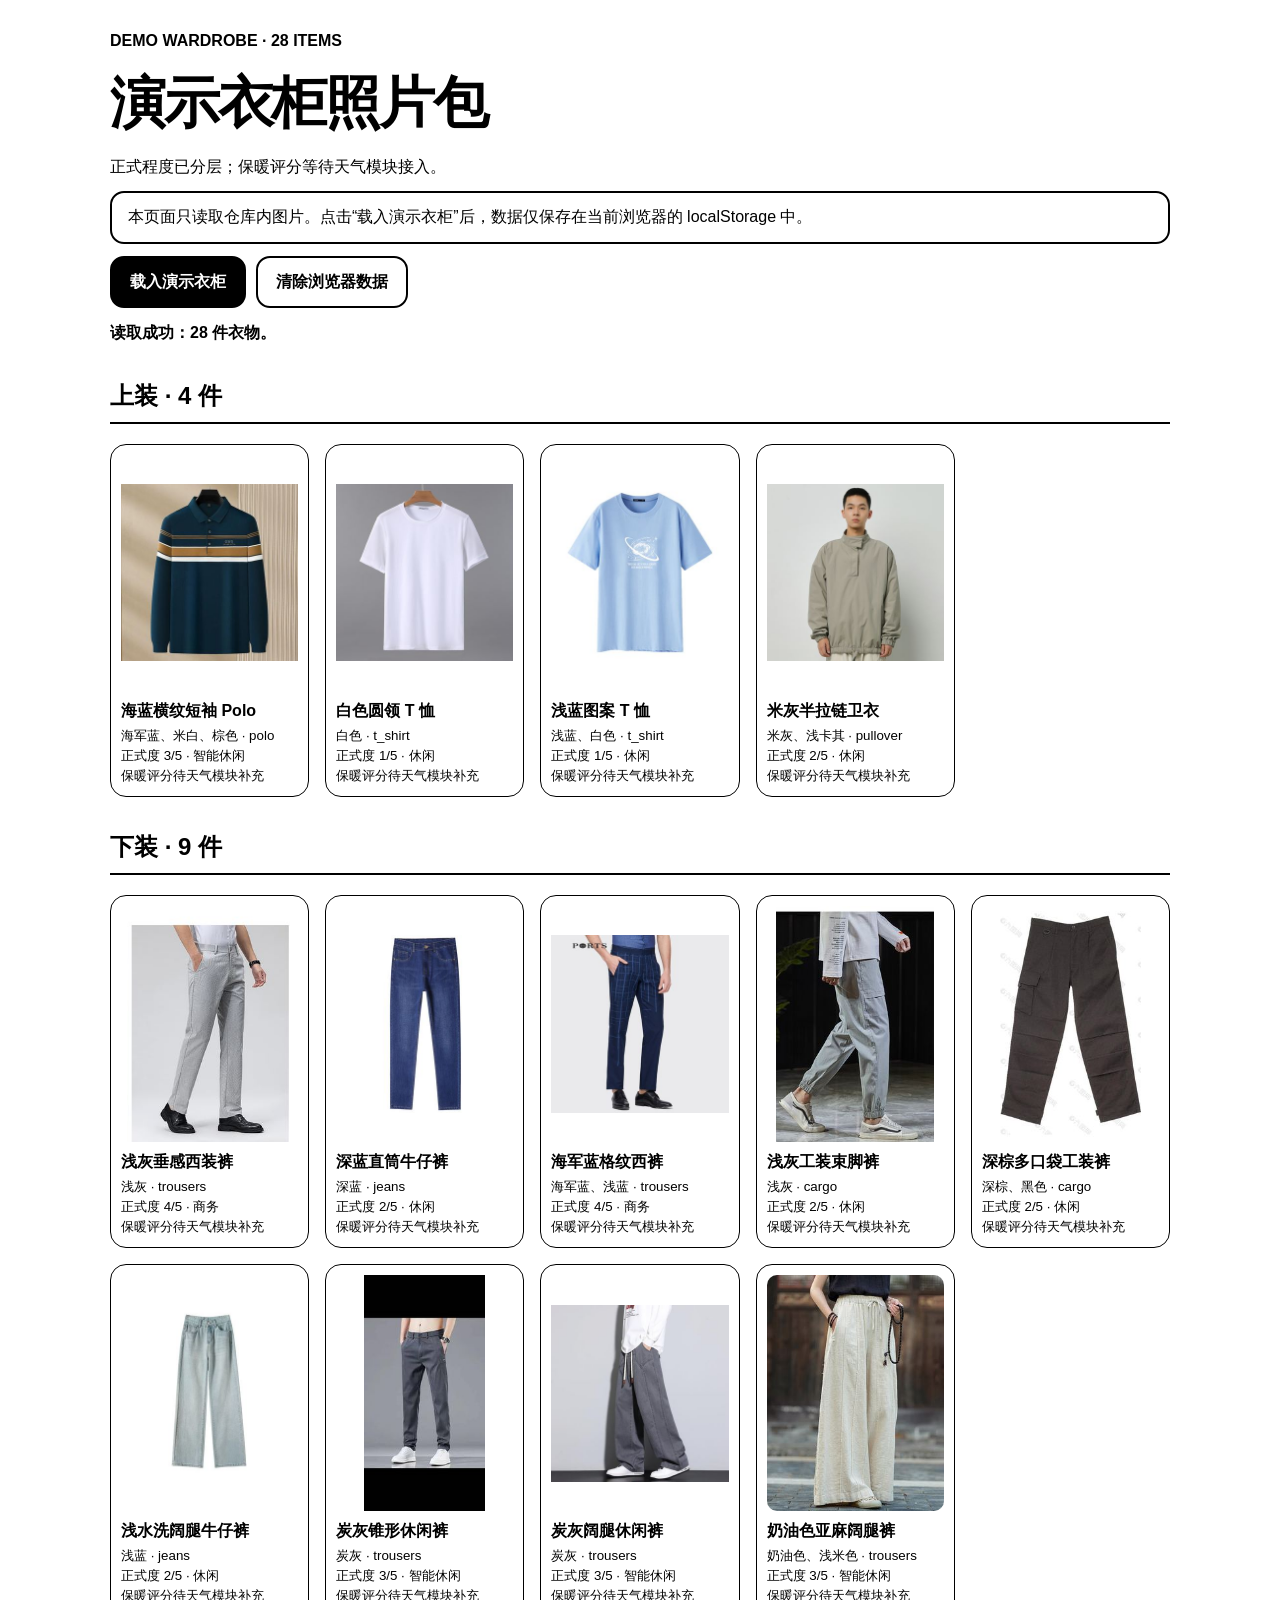
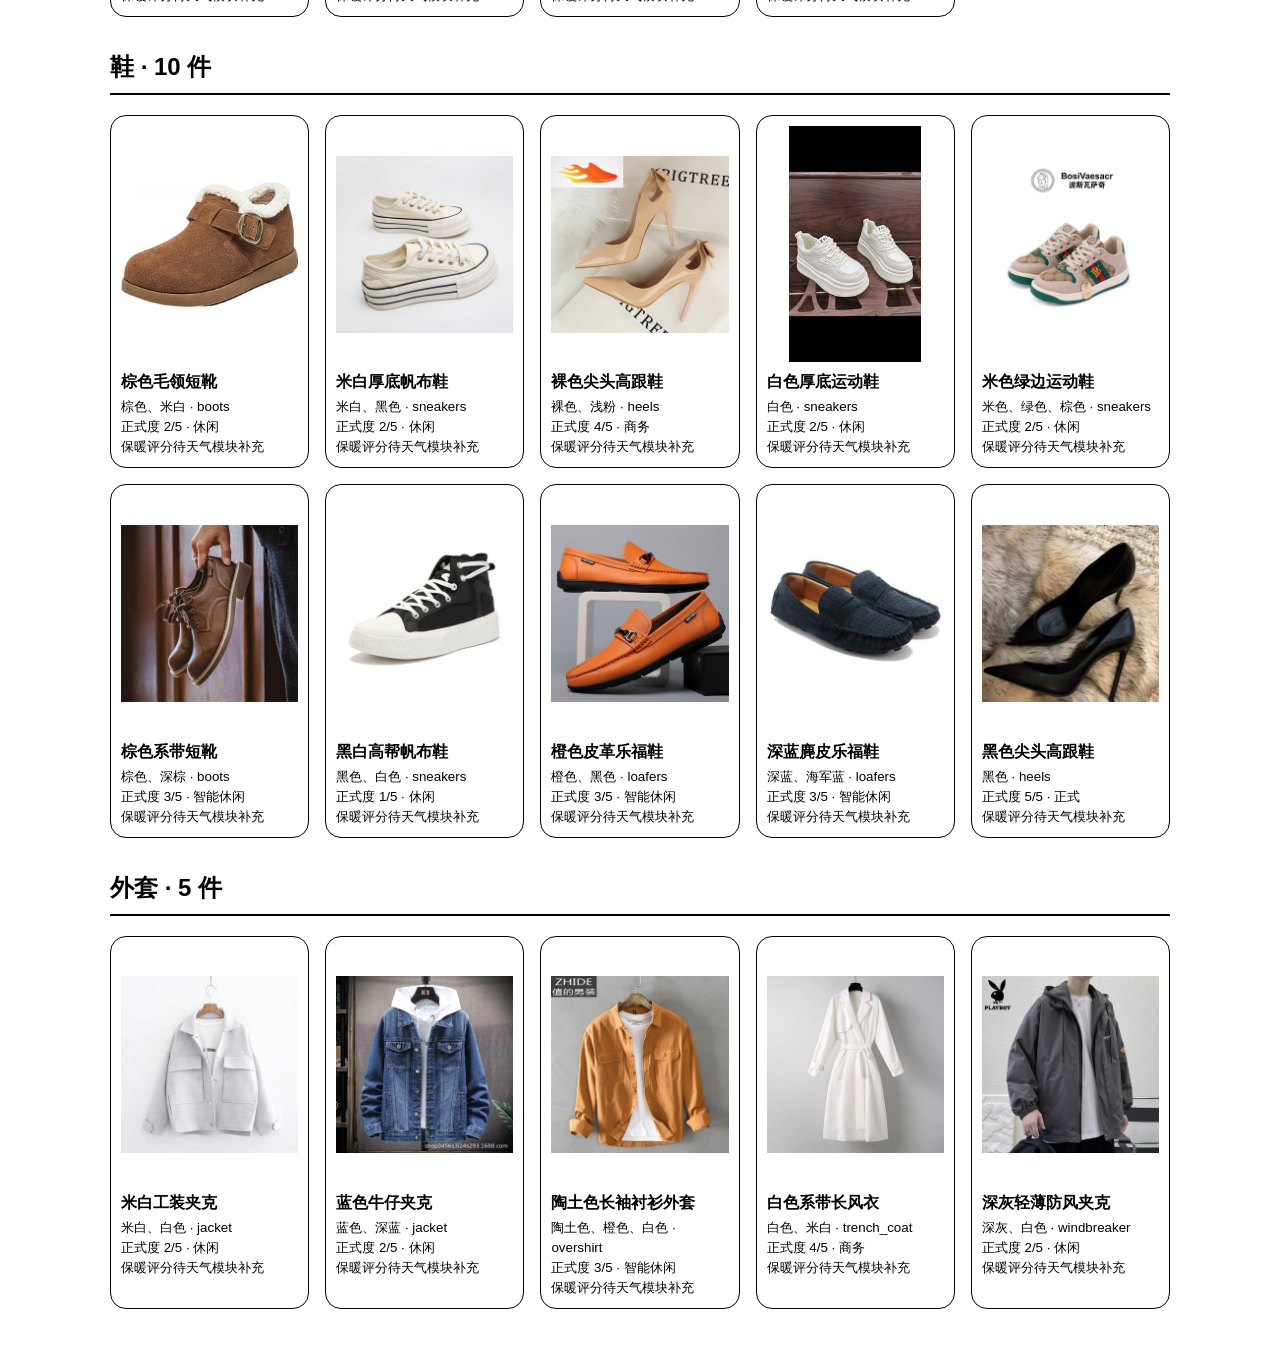
==== demo-assets/wardrobe/preview.html @ d76829f5 "feat(demo): add categorized wardrobe photo pack" ====
<!doctype html>
<html lang="zh-CN">
  <head>
    <meta charset="utf-8" />
    <meta name="viewport" content="width=device-width, initial-scale=1" />
    <title>WearWise 演示衣柜资源预览</title>
    <style>
      :root {
        color-scheme: light dark;
        font-family: -apple-system, BlinkMacSystemFont, "SF Pro Text", "PingFang SC", sans-serif;
        background: Canvas;
        color: CanvasText;
      }
      * { box-sizing: border-box; }
      body { margin: 0; }
      main { max-width: 1100px; margin: 0 auto; padding: 28px 20px 56px; }
      header { display: grid; gap: 12px; margin-bottom: 28px; }
      h1 { margin: 0; font-size: clamp(32px, 6vw, 56px); letter-spacing: -0.04em; }
      p { margin: 0; line-height: 1.6; }
      .notice { padding: 14px 16px; border: 2px solid CanvasText; border-radius: 14px; }
      .actions { display: flex; flex-wrap: wrap; gap: 10px; }
      button {
        min-height: 52px;
        padding: 12px 18px;
        border: 2px solid CanvasText;
        border-radius: 14px;
        color: CanvasText;
        background: Canvas;
        font: inherit;
        font-weight: 700;
        cursor: pointer;
      }
      button.primary { color: Canvas; background: CanvasText; }
      button:focus-visible { outline: 4px solid Highlight; outline-offset: 3px; }
      #status { min-height: 24px; font-weight: 600; }
      section { margin-top: 34px; }
      h2 { padding-bottom: 10px; border-bottom: 2px solid CanvasText; }
      .grid { display: grid; grid-template-columns: repeat(auto-fill, minmax(180px, 1fr)); gap: 16px; }
      article { padding: 10px; border: 1px solid CanvasText; border-radius: 16px; }
      img { display: block; width: 100%; aspect-ratio: 3 / 4; object-fit: contain; background: Canvas; border-radius: 10px; }
      h3 { margin: 10px 0 4px; font-size: 16px; }
      small { display: block; line-height: 1.5; }
      .missing { display: grid; min-height: 240px; place-items: center; border: 2px dashed CanvasText; border-radius: 10px; text-align: center; }
    </style>
  </head>
  <body>
    <main>
      <header>
        <p><strong>DEMO WARDROBE · 28 ITEMS</strong></p>
        <h1>演示衣柜照片包</h1>
        <p>正式程度已分层；保暖评分等待天气模块接入。</p>
        <div class="notice">
          本页面只读取仓库内图片。点击“载入演示衣柜”后，数据仅保存在当前浏览器的
          localStorage 中。
        </div>
        <div class="actions">
          <button id="import-button" class="primary" type="button">载入演示衣柜</button>
          <button id="clear-button" type="button">清除浏览器数据</button>
        </div>
        <p id="status" role="status" aria-live="polite">正在读取分类清单…</p>
      </header>
      <div id="wardrobe"></div>
    </main>
    <script type="module">
      import {
        clearStoredDemoWardrobe,
        groupGarmentsBySlot,
        loadDemoWardrobe,
        storeDemoWardrobe
      } from "./importer.js";

      const labels = {
        top: "上装",
        bottom: "下装",
        shoes: "鞋",
        outerwear: "外套"
      };
      const formalityLabels = ["", "休闲", "休闲", "智能休闲", "商务", "正式"];
      const status = document.querySelector("#status");
      const wardrobeRoot = document.querySelector("#wardrobe");
      let wardrobe;

      function render() {
        const grouped = groupGarmentsBySlot(wardrobe.garments);
        wardrobeRoot.innerHTML = Object.entries(labels)
          .map(([slot, label]) => {
            const items = grouped[slot];
            return `
              <section aria-labelledby="section-${slot}">
                <h2 id="section-${slot}">${label} · ${items.length} 件</h2>
                <div class="grid">
                  ${items
                    .map(
                      (item) => `
                        <article>
                          <img
                            src="${item.thumbnail_url}"
                            alt="${item.name}的照片"
                            loading="lazy"
                            onerror="this.outerHTML='<div class=&quot;missing&quot;>${item.name}<br>照片缺失</div>'"
                          />
                          <h3>${item.name}</h3>
                          <small>${item.colors.join("、")} · ${item.category}</small>
                          <small>正式度 ${item.formality_score}/5 · ${formalityLabels[item.formality_score]}</small>
                          <small>保暖评分待天气模块补充</small>
                        </article>
                      `
                    )
                    .join("")}
                </div>
              </section>
            `;
          })
          .join("");
      }

      document.querySelector("#import-button").addEventListener("click", () => {
        storeDemoWardrobe(wardrobe);
        status.textContent = `已载入 ${wardrobe.garments.length} 件演示衣物。`;
      });

      document.querySelector("#clear-button").addEventListener("click", () => {
        clearStoredDemoWardrobe();
        status.textContent = "已清除当前浏览器中的演示衣柜数据。";
      });

      try {
        wardrobe = await loadDemoWardrobe();
        render();
        status.textContent = `读取成功：${wardrobe.garments.length} 件衣物。`;
      } catch (error) {
        status.textContent = `读取失败：${error.message}`;
        status.setAttribute("role", "alert");
      }
    </script>
  </body>
</html>
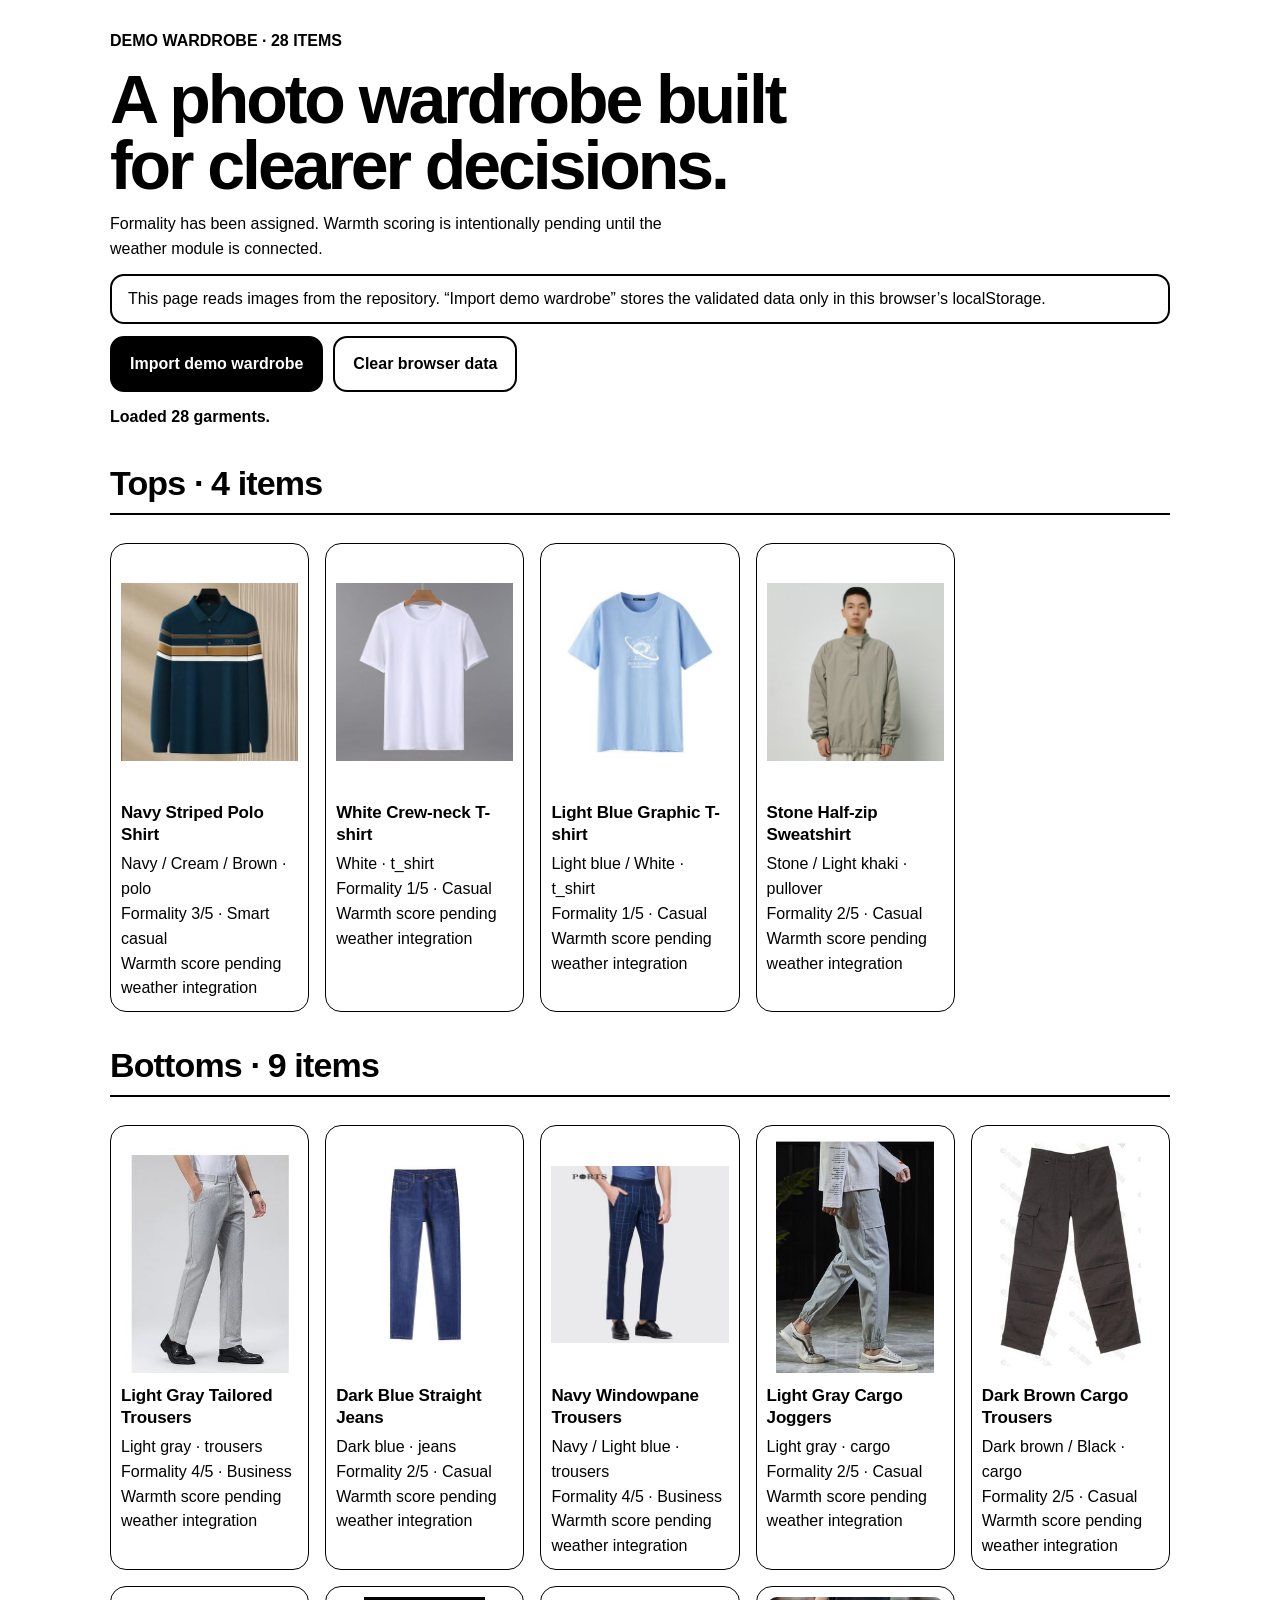
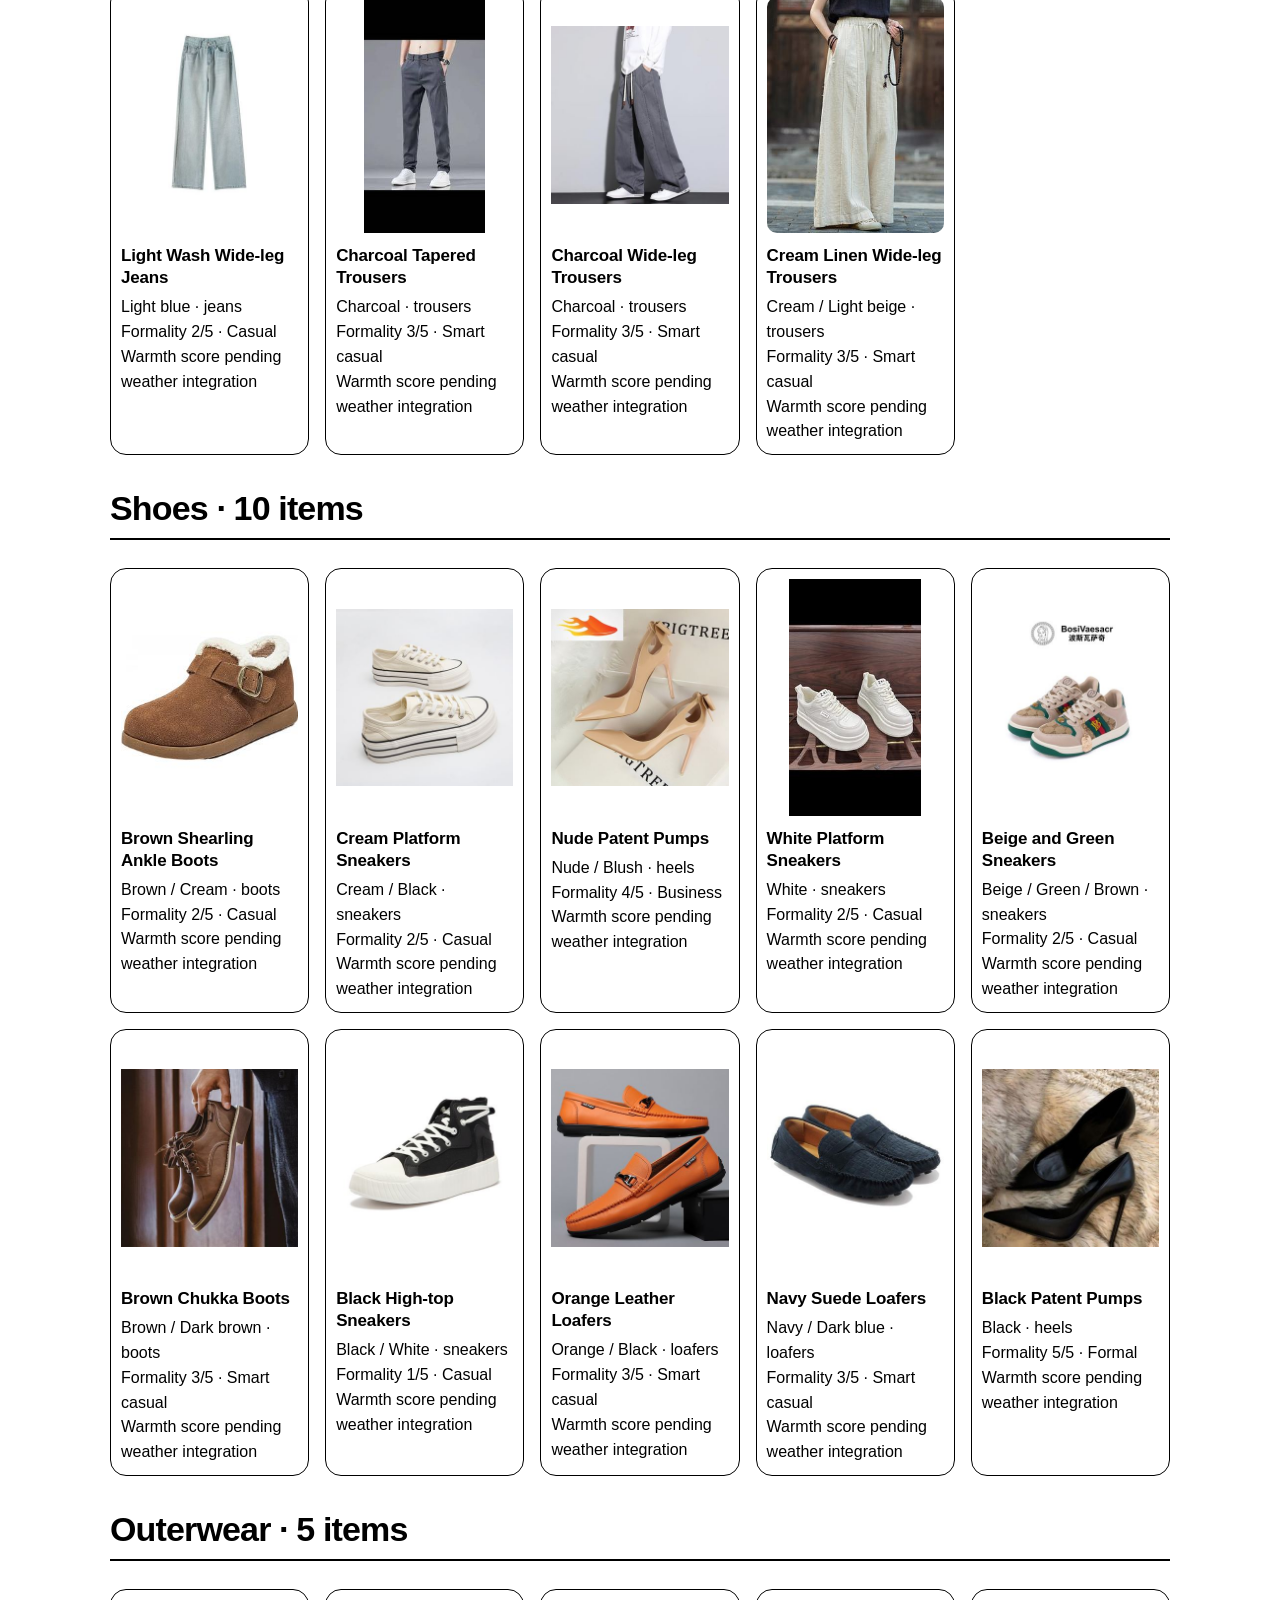
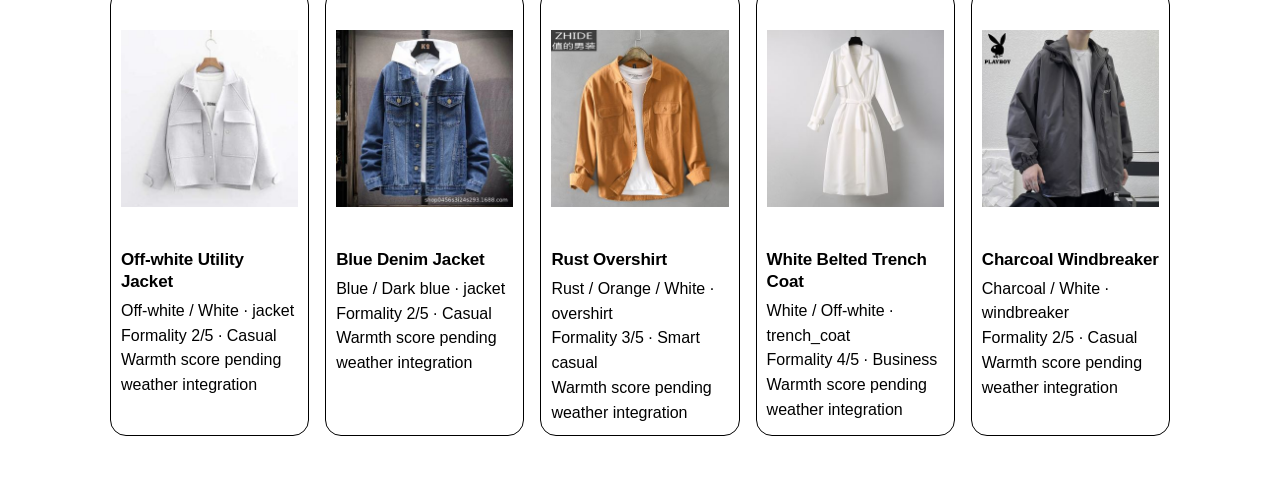
==== commit c4ff7938: "style(demo): localize wardrobe assets to English" ====
--- a/demo-assets/wardrobe/preview.html
+++ b/demo-assets/wardrobe/preview.html
@@ -1,26 +1,37 @@
 <!doctype html>
-<html lang="zh-CN">
+<html lang="en">
   <head>
     <meta charset="utf-8" />
     <meta name="viewport" content="width=device-width, initial-scale=1" />
-    <title>WearWise 演示衣柜资源预览</title>
+    <title>WearWise Demo Wardrobe</title>
     <style>
       :root {
         color-scheme: light dark;
-        font-family: -apple-system, BlinkMacSystemFont, "SF Pro Text", "PingFang SC", sans-serif;
+        font-family: -apple-system, BlinkMacSystemFont, "SF Pro Text", "SF Pro Display",
+          "Helvetica Neue", Arial, sans-serif;
         background: Canvas;
         color: CanvasText;
+        font-optical-sizing: auto;
+        font-kerning: normal;
+        text-rendering: optimizeLegibility;
       }
       * { box-sizing: border-box; }
       body { margin: 0; }
       main { max-width: 1100px; margin: 0 auto; padding: 28px 20px 56px; }
       header { display: grid; gap: 12px; margin-bottom: 28px; }
-      h1 { margin: 0; font-size: clamp(32px, 6vw, 56px); letter-spacing: -0.04em; }
-      p { margin: 0; line-height: 1.6; }
+      h1 {
+        max-width: 18ch;
+        margin: 0;
+        font-size: clamp(38px, 7vw, 68px);
+        line-height: 0.98;
+        letter-spacing: -0.045em;
+        text-wrap: balance;
+      }
+      p { max-width: 68ch; margin: 0; line-height: 1.6; text-wrap: pretty; }
       .notice { padding: 14px 16px; border: 2px solid CanvasText; border-radius: 14px; }
       .actions { display: flex; flex-wrap: wrap; gap: 10px; }
       button {
-        min-height: 52px;
+        min-height: 56px;
         padding: 12px 18px;
         border: 2px solid CanvasText;
         border-radius: 14px;
@@ -34,12 +45,18 @@
       button:focus-visible { outline: 4px solid Highlight; outline-offset: 3px; }
       #status { min-height: 24px; font-weight: 600; }
       section { margin-top: 34px; }
-      h2 { padding-bottom: 10px; border-bottom: 2px solid CanvasText; }
+      h2 {
+        padding-bottom: 10px;
+        border-bottom: 2px solid CanvasText;
+        font-size: clamp(24px, 4vw, 34px);
+        line-height: 1.15;
+        letter-spacing: -0.025em;
+      }
       .grid { display: grid; grid-template-columns: repeat(auto-fill, minmax(180px, 1fr)); gap: 16px; }
       article { padding: 10px; border: 1px solid CanvasText; border-radius: 16px; }
       img { display: block; width: 100%; aspect-ratio: 3 / 4; object-fit: contain; background: Canvas; border-radius: 10px; }
-      h3 { margin: 10px 0 4px; font-size: 16px; }
-      small { display: block; line-height: 1.5; }
+      h3 { margin: 12px 0 6px; font-size: 17px; line-height: 1.3; letter-spacing: -0.01em; }
+      small { display: block; font-size: 16px; line-height: 1.55; }
       .missing { display: grid; min-height: 240px; place-items: center; border: 2px dashed CanvasText; border-radius: 10px; text-align: center; }
     </style>
   </head>
@@ -47,17 +64,17 @@
     <main>
       <header>
         <p><strong>DEMO WARDROBE · 28 ITEMS</strong></p>
-        <h1>演示衣柜照片包</h1>
-        <p>正式程度已分层；保暖评分等待天气模块接入。</p>
+        <h1>A photo wardrobe built for clearer decisions.</h1>
+        <p>Formality has been assigned. Warmth scoring is intentionally pending until the weather module is connected.</p>
         <div class="notice">
-          本页面只读取仓库内图片。点击“载入演示衣柜”后，数据仅保存在当前浏览器的
-          localStorage 中。
+          This page reads images from the repository. “Import demo wardrobe” stores
+          the validated data only in this browser’s localStorage.
         </div>
         <div class="actions">
-          <button id="import-button" class="primary" type="button">载入演示衣柜</button>
-          <button id="clear-button" type="button">清除浏览器数据</button>
+          <button id="import-button" class="primary" type="button">Import demo wardrobe</button>
+          <button id="clear-button" type="button">Clear browser data</button>
         </div>
-        <p id="status" role="status" aria-live="polite">正在读取分类清单…</p>
+        <p id="status" role="status" aria-live="polite">Loading the wardrobe manifest…</p>
       </header>
       <div id="wardrobe"></div>
     </main>
@@ -70,12 +87,12 @@
       } from "./importer.js";
 
       const labels = {
-        top: "上装",
-        bottom: "下装",
-        shoes: "鞋",
-        outerwear: "外套"
+        top: "Tops",
+        bottom: "Bottoms",
+        shoes: "Shoes",
+        outerwear: "Outerwear"
       };
-      const formalityLabels = ["", "休闲", "休闲", "智能休闲", "商务", "正式"];
+      const formalityLabels = ["", "Casual", "Casual", "Smart casual", "Business", "Formal"];
       const status = document.querySelector("#status");
       const wardrobeRoot = document.querySelector("#wardrobe");
       let wardrobe;
@@ -87,7 +104,7 @@
             const items = grouped[slot];
             return `
               <section aria-labelledby="section-${slot}">
-                <h2 id="section-${slot}">${label} · ${items.length} 件</h2>
+                <h2 id="section-${slot}">${label} · ${items.length} items</h2>
                 <div class="grid">
                   ${items
                     .map(
@@ -95,14 +112,14 @@
                         <article>
                           <img
                             src="${item.thumbnail_url}"
-                            alt="${item.name}的照片"
+                            alt="Photo of ${item.name}"
                             loading="lazy"
-                            onerror="this.outerHTML='<div class=&quot;missing&quot;>${item.name}<br>照片缺失</div>'"
+                            onerror="this.outerHTML='<div class=&quot;missing&quot;>${item.name}<br>Photo missing</div>'"
                           />
                           <h3>${item.name}</h3>
-                          <small>${item.colors.join("、")} · ${item.category}</small>
-                          <small>正式度 ${item.formality_score}/5 · ${formalityLabels[item.formality_score]}</small>
-                          <small>保暖评分待天气模块补充</small>
+                          <small>${item.colors.join(" / ")} · ${item.category}</small>
+                          <small>Formality ${item.formality_score}/5 · ${formalityLabels[item.formality_score]}</small>
+                          <small>Warmth score pending weather integration</small>
                         </article>
                       `
                     )
@@ -116,20 +133,20 @@
 
       document.querySelector("#import-button").addEventListener("click", () => {
         storeDemoWardrobe(wardrobe);
-        status.textContent = `已载入 ${wardrobe.garments.length} 件演示衣物。`;
+        status.textContent = `Imported ${wardrobe.garments.length} demo garments.`;
       });
 
       document.querySelector("#clear-button").addEventListener("click", () => {
         clearStoredDemoWardrobe();
-        status.textContent = "已清除当前浏览器中的演示衣柜数据。";
+        status.textContent = "Cleared the demo wardrobe from this browser.";
       });
 
       try {
         wardrobe = await loadDemoWardrobe();
         render();
-        status.textContent = `读取成功：${wardrobe.garments.length} 件衣物。`;
+        status.textContent = `Loaded ${wardrobe.garments.length} garments.`;
       } catch (error) {
-        status.textContent = `读取失败：${error.message}`;
+        status.textContent = `Could not load the wardrobe: ${error.message}`;
         status.setAttribute("role", "alert");
       }
     </script>
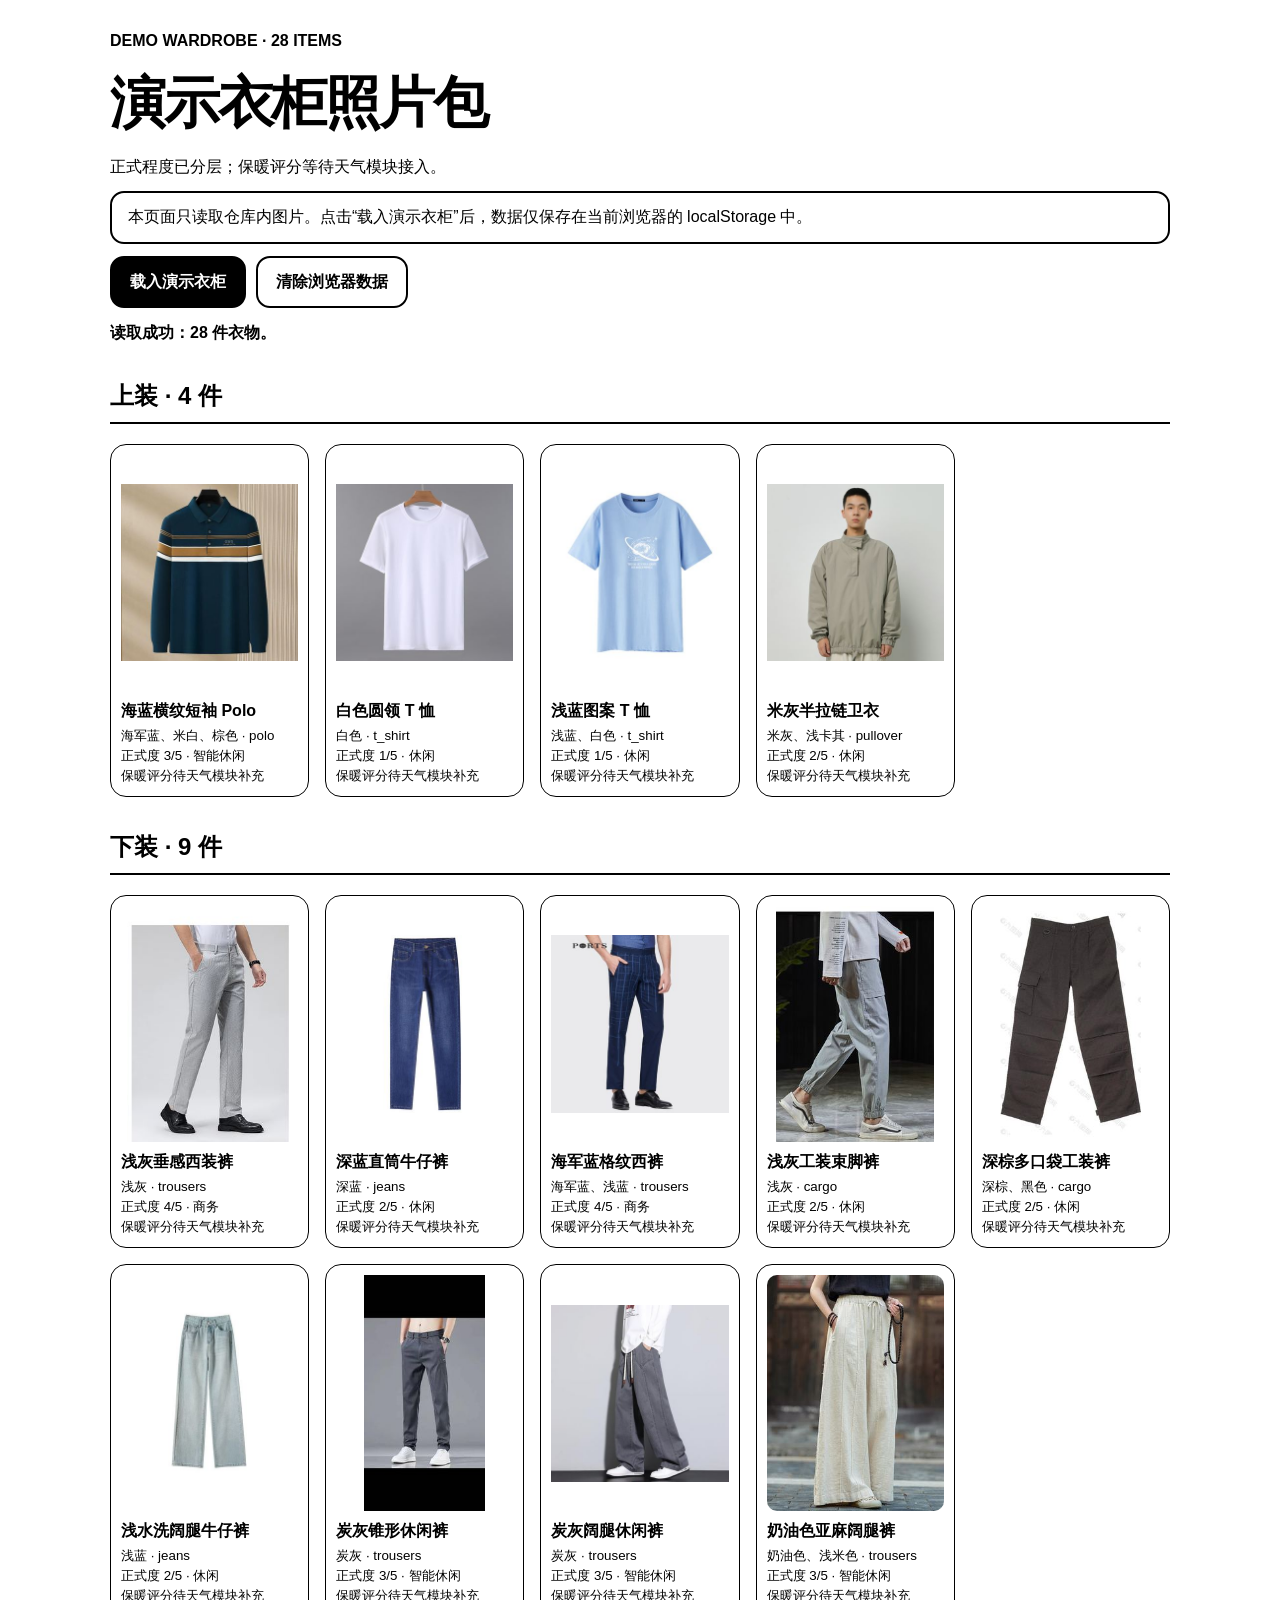
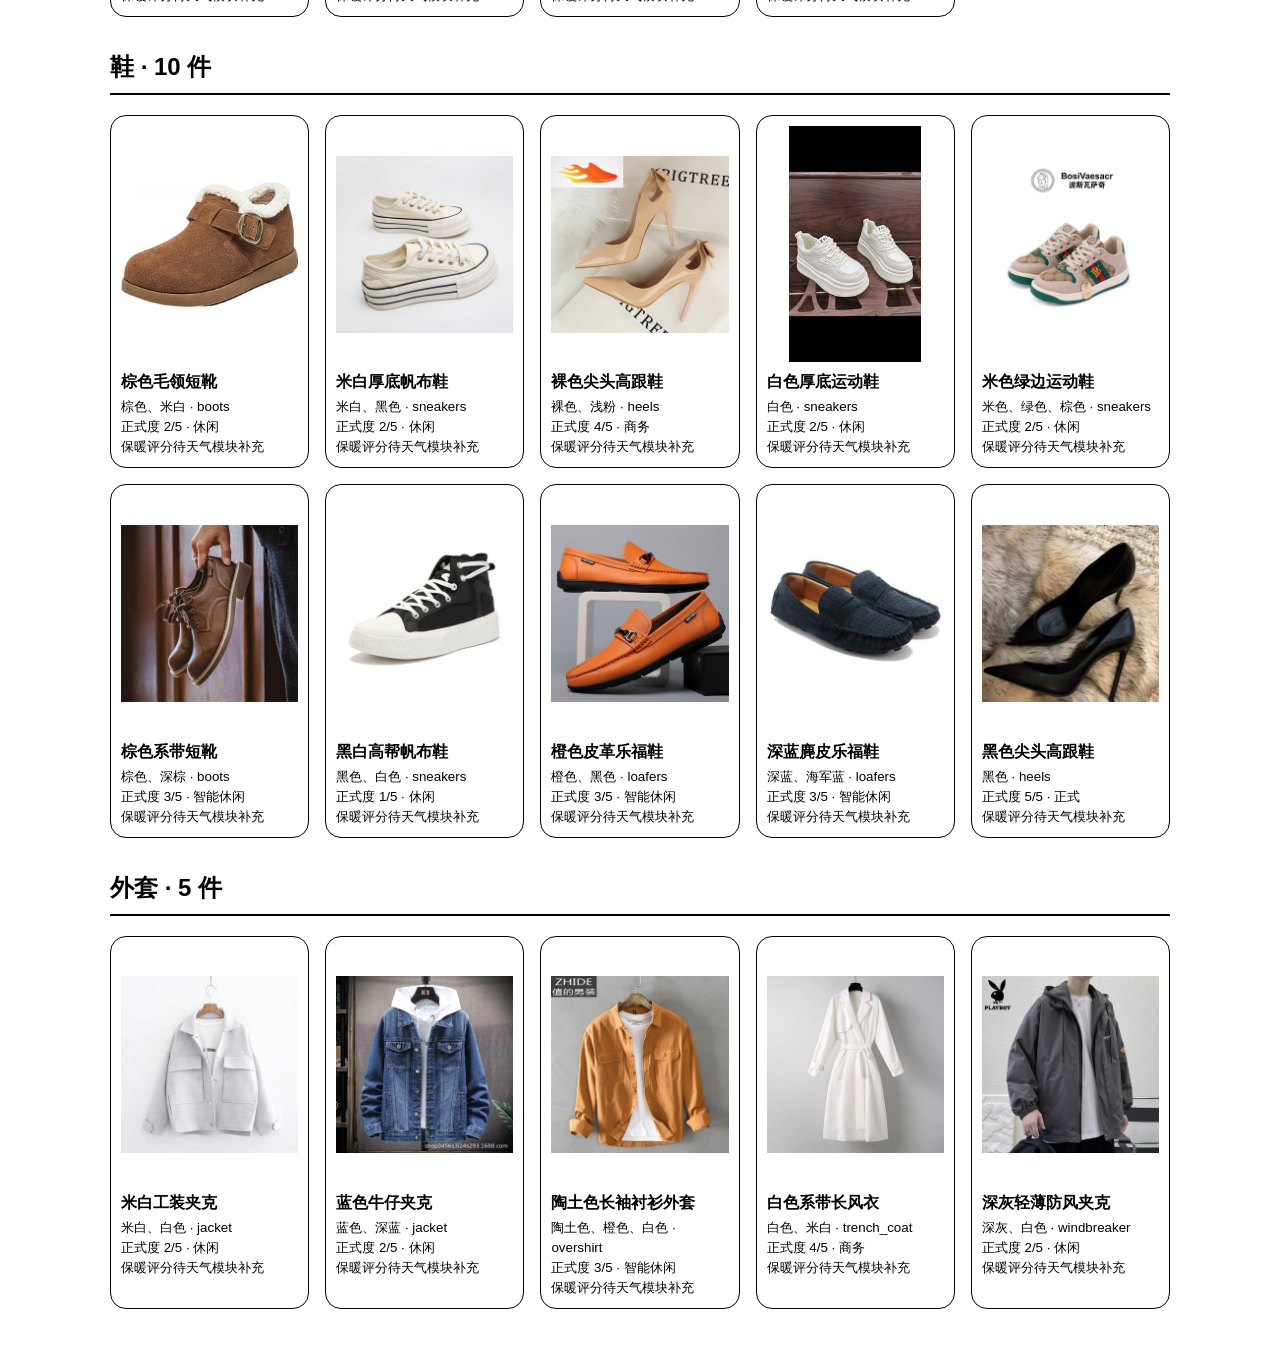
==== commit a52a4b85: "Merge remote-tracking branch 'origin/dev-current' into feat/web-demo-final" ====
--- a/demo-assets/wardrobe/preview.html
+++ b/demo-assets/wardrobe/preview.html
@@ -1,37 +1,26 @@
 <!doctype html>
-<html lang="en">
+<html lang="zh-CN">
   <head>
     <meta charset="utf-8" />
     <meta name="viewport" content="width=device-width, initial-scale=1" />
-    <title>WearWise Demo Wardrobe</title>
+    <title>WearWise 演示衣柜资源预览</title>
     <style>
       :root {
         color-scheme: light dark;
-        font-family: -apple-system, BlinkMacSystemFont, "SF Pro Text", "SF Pro Display",
-          "Helvetica Neue", Arial, sans-serif;
+        font-family: -apple-system, BlinkMacSystemFont, "SF Pro Text", "PingFang SC", sans-serif;
         background: Canvas;
         color: CanvasText;
-        font-optical-sizing: auto;
-        font-kerning: normal;
-        text-rendering: optimizeLegibility;
       }
       * { box-sizing: border-box; }
       body { margin: 0; }
       main { max-width: 1100px; margin: 0 auto; padding: 28px 20px 56px; }
       header { display: grid; gap: 12px; margin-bottom: 28px; }
-      h1 {
-        max-width: 18ch;
-        margin: 0;
-        font-size: clamp(38px, 7vw, 68px);
-        line-height: 0.98;
-        letter-spacing: -0.045em;
-        text-wrap: balance;
-      }
-      p { max-width: 68ch; margin: 0; line-height: 1.6; text-wrap: pretty; }
+      h1 { margin: 0; font-size: clamp(32px, 6vw, 56px); letter-spacing: -0.04em; }
+      p { margin: 0; line-height: 1.6; }
       .notice { padding: 14px 16px; border: 2px solid CanvasText; border-radius: 14px; }
       .actions { display: flex; flex-wrap: wrap; gap: 10px; }
       button {
-        min-height: 56px;
+        min-height: 52px;
         padding: 12px 18px;
         border: 2px solid CanvasText;
         border-radius: 14px;
@@ -45,18 +34,12 @@
       button:focus-visible { outline: 4px solid Highlight; outline-offset: 3px; }
       #status { min-height: 24px; font-weight: 600; }
       section { margin-top: 34px; }
-      h2 {
-        padding-bottom: 10px;
-        border-bottom: 2px solid CanvasText;
-        font-size: clamp(24px, 4vw, 34px);
-        line-height: 1.15;
-        letter-spacing: -0.025em;
-      }
+      h2 { padding-bottom: 10px; border-bottom: 2px solid CanvasText; }
       .grid { display: grid; grid-template-columns: repeat(auto-fill, minmax(180px, 1fr)); gap: 16px; }
       article { padding: 10px; border: 1px solid CanvasText; border-radius: 16px; }
       img { display: block; width: 100%; aspect-ratio: 3 / 4; object-fit: contain; background: Canvas; border-radius: 10px; }
-      h3 { margin: 12px 0 6px; font-size: 17px; line-height: 1.3; letter-spacing: -0.01em; }
-      small { display: block; font-size: 16px; line-height: 1.55; }
+      h3 { margin: 10px 0 4px; font-size: 16px; }
+      small { display: block; line-height: 1.5; }
       .missing { display: grid; min-height: 240px; place-items: center; border: 2px dashed CanvasText; border-radius: 10px; text-align: center; }
     </style>
   </head>
@@ -64,17 +47,17 @@
     <main>
       <header>
         <p><strong>DEMO WARDROBE · 28 ITEMS</strong></p>
-        <h1>A photo wardrobe built for clearer decisions.</h1>
-        <p>Formality has been assigned. Warmth scoring is intentionally pending until the weather module is connected.</p>
+        <h1>演示衣柜照片包</h1>
+        <p>正式程度已分层；保暖评分等待天气模块接入。</p>
         <div class="notice">
-          This page reads images from the repository. “Import demo wardrobe” stores
-          the validated data only in this browser’s localStorage.
+          本页面只读取仓库内图片。点击“载入演示衣柜”后，数据仅保存在当前浏览器的
+          localStorage 中。
         </div>
         <div class="actions">
-          <button id="import-button" class="primary" type="button">Import demo wardrobe</button>
-          <button id="clear-button" type="button">Clear browser data</button>
+          <button id="import-button" class="primary" type="button">载入演示衣柜</button>
+          <button id="clear-button" type="button">清除浏览器数据</button>
         </div>
-        <p id="status" role="status" aria-live="polite">Loading the wardrobe manifest…</p>
+        <p id="status" role="status" aria-live="polite">正在读取分类清单…</p>
       </header>
       <div id="wardrobe"></div>
     </main>
@@ -87,12 +70,12 @@
       } from "./importer.js";
 
       const labels = {
-        top: "Tops",
-        bottom: "Bottoms",
-        shoes: "Shoes",
-        outerwear: "Outerwear"
+        top: "上装",
+        bottom: "下装",
+        shoes: "鞋",
+        outerwear: "外套"
       };
-      const formalityLabels = ["", "Casual", "Casual", "Smart casual", "Business", "Formal"];
+      const formalityLabels = ["", "休闲", "休闲", "智能休闲", "商务", "正式"];
       const status = document.querySelector("#status");
       const wardrobeRoot = document.querySelector("#wardrobe");
       let wardrobe;
@@ -104,7 +87,7 @@
             const items = grouped[slot];
             return `
               <section aria-labelledby="section-${slot}">
-                <h2 id="section-${slot}">${label} · ${items.length} items</h2>
+                <h2 id="section-${slot}">${label} · ${items.length} 件</h2>
                 <div class="grid">
                   ${items
                     .map(
@@ -112,14 +95,14 @@
                         <article>
                           <img
                             src="${item.thumbnail_url}"
-                            alt="Photo of ${item.name}"
+                            alt="${item.name}的照片"
                             loading="lazy"
-                            onerror="this.outerHTML='<div class=&quot;missing&quot;>${item.name}<br>Photo missing</div>'"
+                            onerror="this.outerHTML='<div class=&quot;missing&quot;>${item.name}<br>照片缺失</div>'"
                           />
                           <h3>${item.name}</h3>
-                          <small>${item.colors.join(" / ")} · ${item.category}</small>
-                          <small>Formality ${item.formality_score}/5 · ${formalityLabels[item.formality_score]}</small>
-                          <small>Warmth score pending weather integration</small>
+                          <small>${item.colors.join("、")} · ${item.category}</small>
+                          <small>正式度 ${item.formality_score}/5 · ${formalityLabels[item.formality_score]}</small>
+                          <small>保暖评分待天气模块补充</small>
                         </article>
                       `
                     )
@@ -133,20 +116,20 @@
 
       document.querySelector("#import-button").addEventListener("click", () => {
         storeDemoWardrobe(wardrobe);
-        status.textContent = `Imported ${wardrobe.garments.length} demo garments.`;
+        status.textContent = `已载入 ${wardrobe.garments.length} 件演示衣物。`;
       });
 
       document.querySelector("#clear-button").addEventListener("click", () => {
         clearStoredDemoWardrobe();
-        status.textContent = "Cleared the demo wardrobe from this browser.";
+        status.textContent = "已清除当前浏览器中的演示衣柜数据。";
       });
 
       try {
         wardrobe = await loadDemoWardrobe();
         render();
-        status.textContent = `Loaded ${wardrobe.garments.length} garments.`;
+        status.textContent = `读取成功：${wardrobe.garments.length} 件衣物。`;
       } catch (error) {
-        status.textContent = `Could not load the wardrobe: ${error.message}`;
+        status.textContent = `读取失败：${error.message}`;
         status.setAttribute("role", "alert");
       }
     </script>
